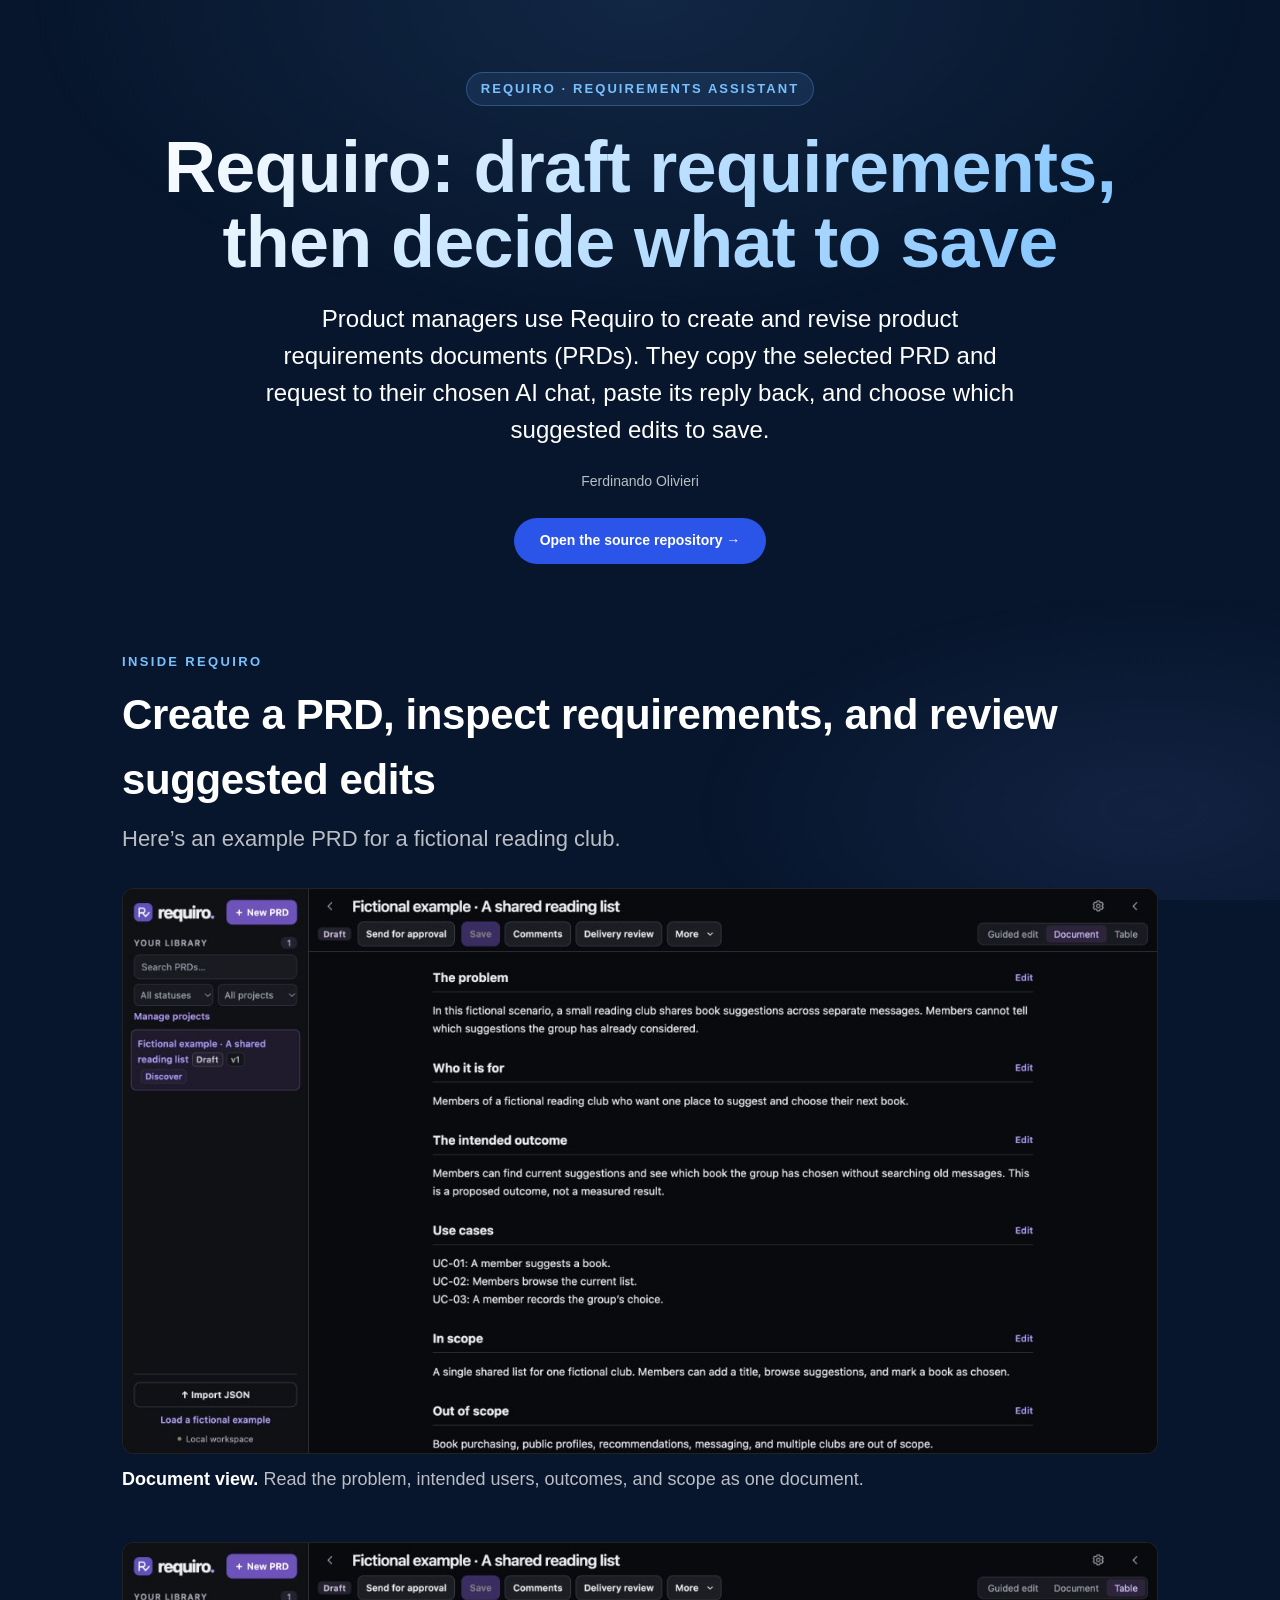
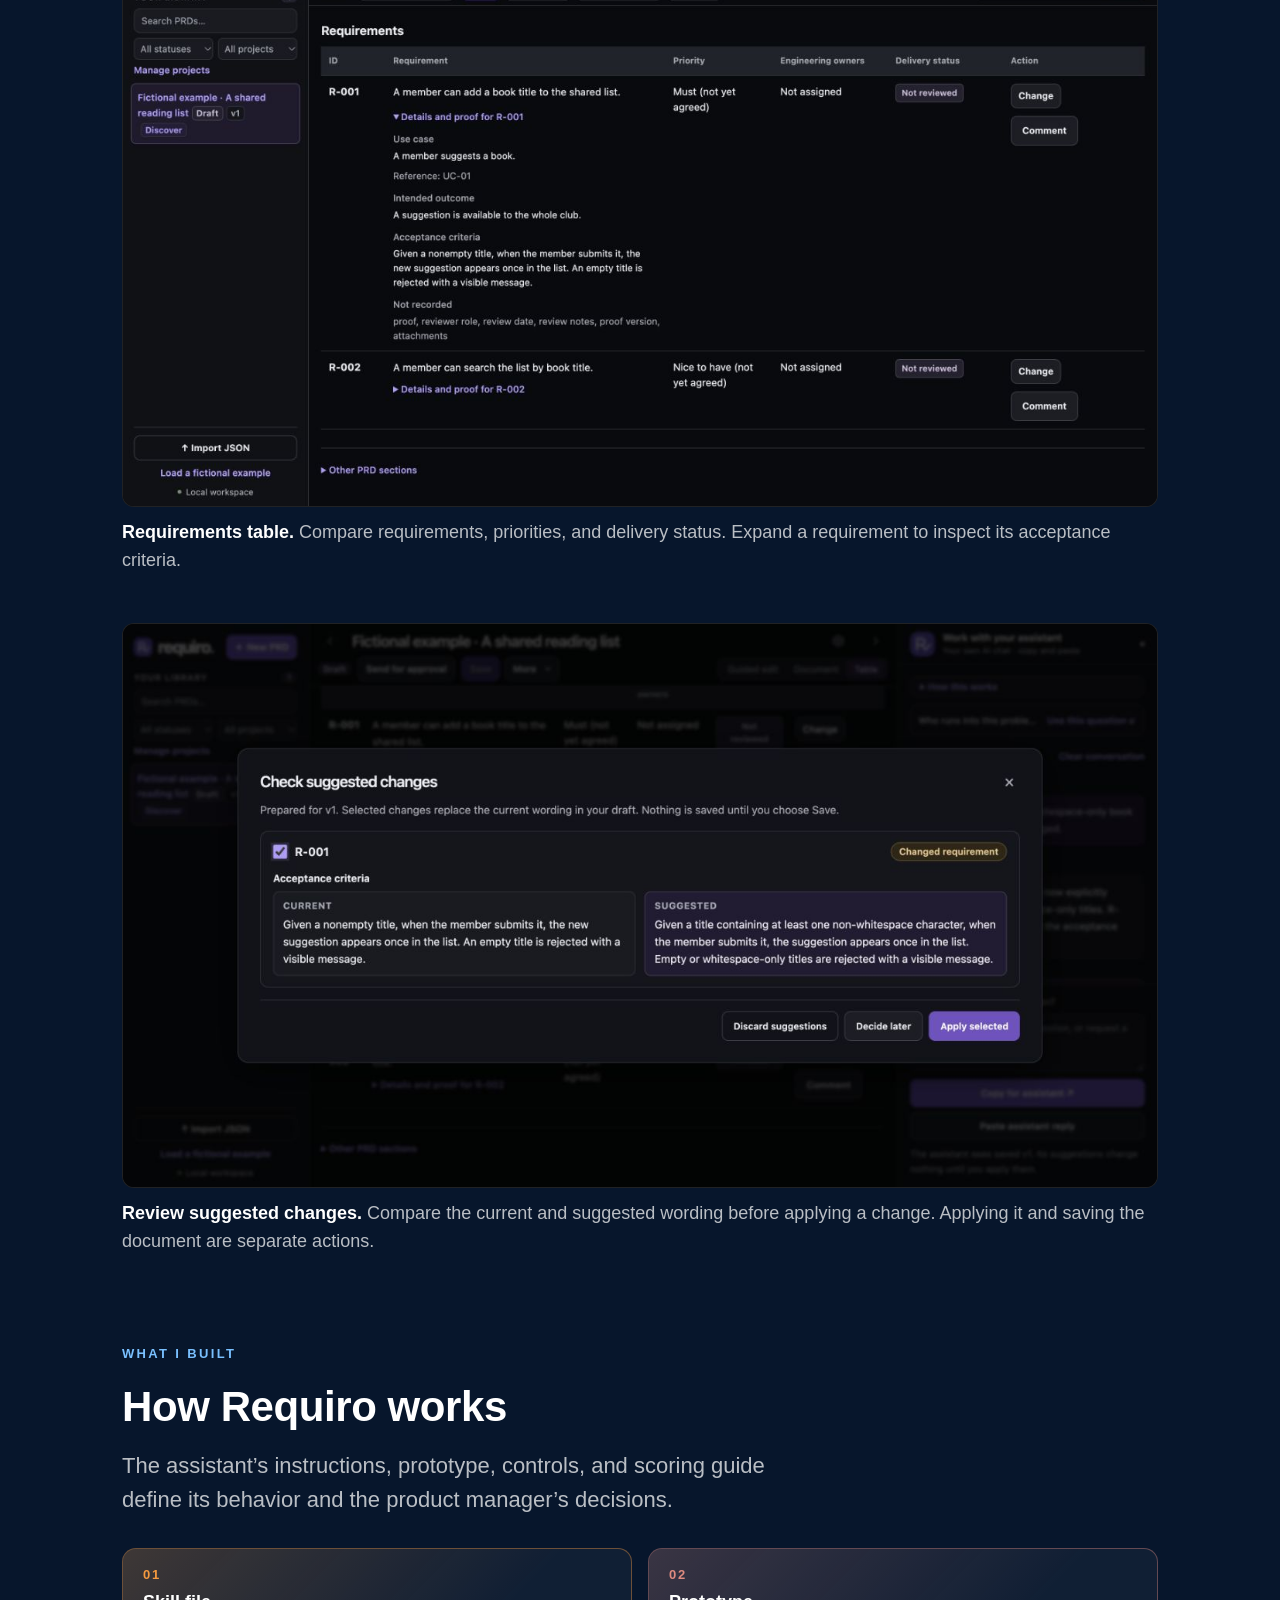
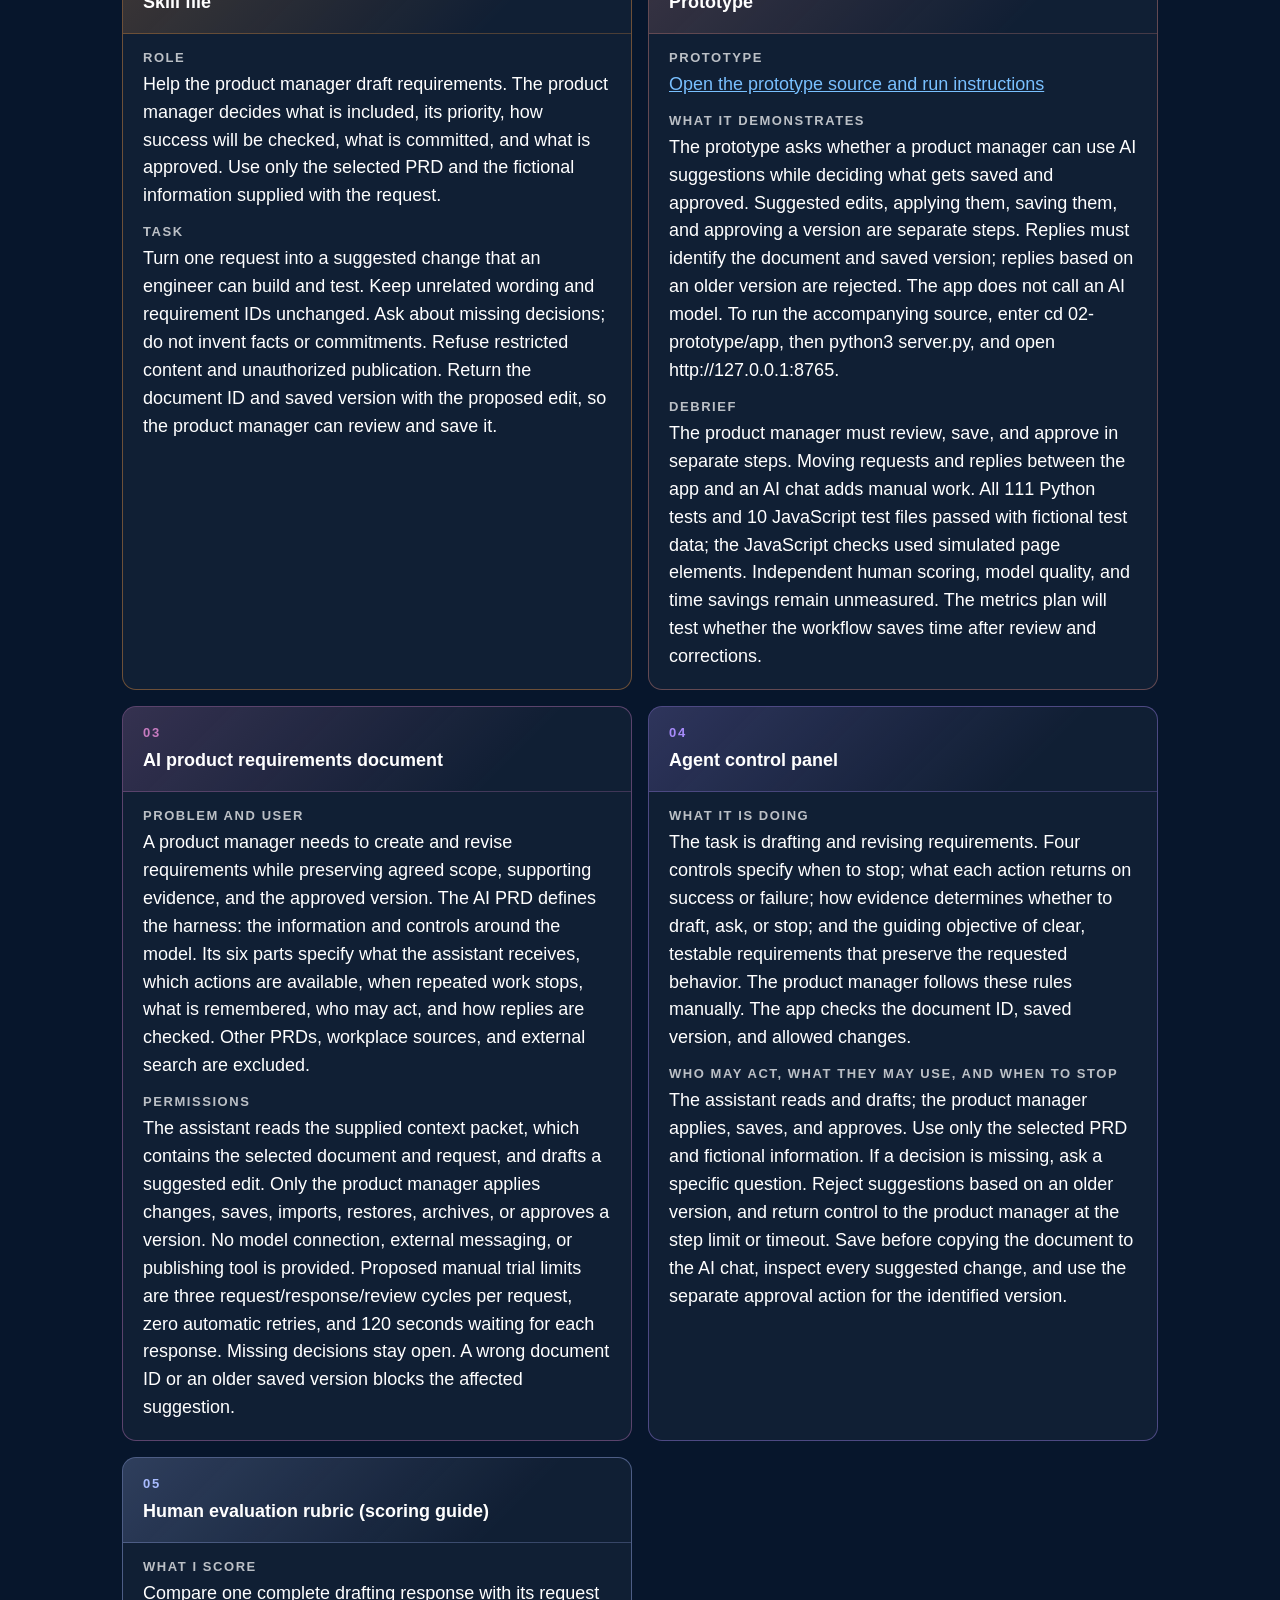
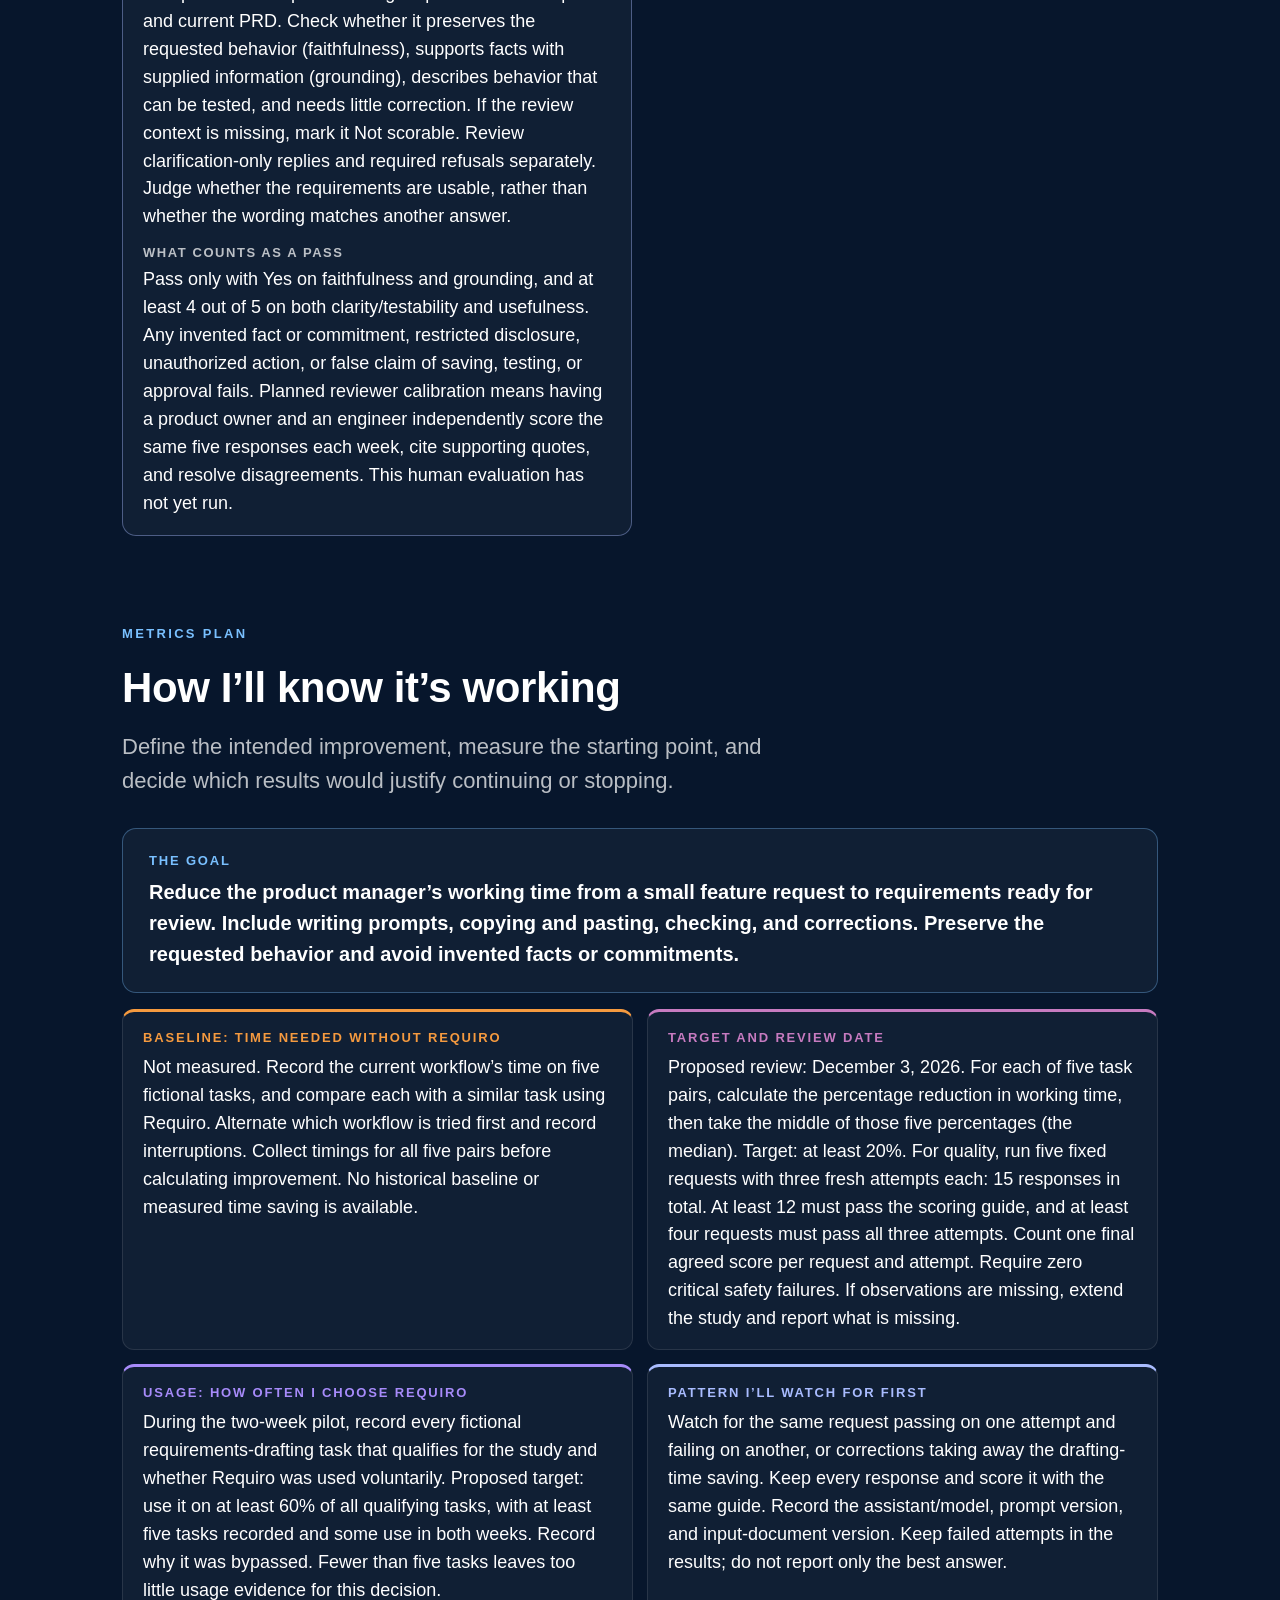
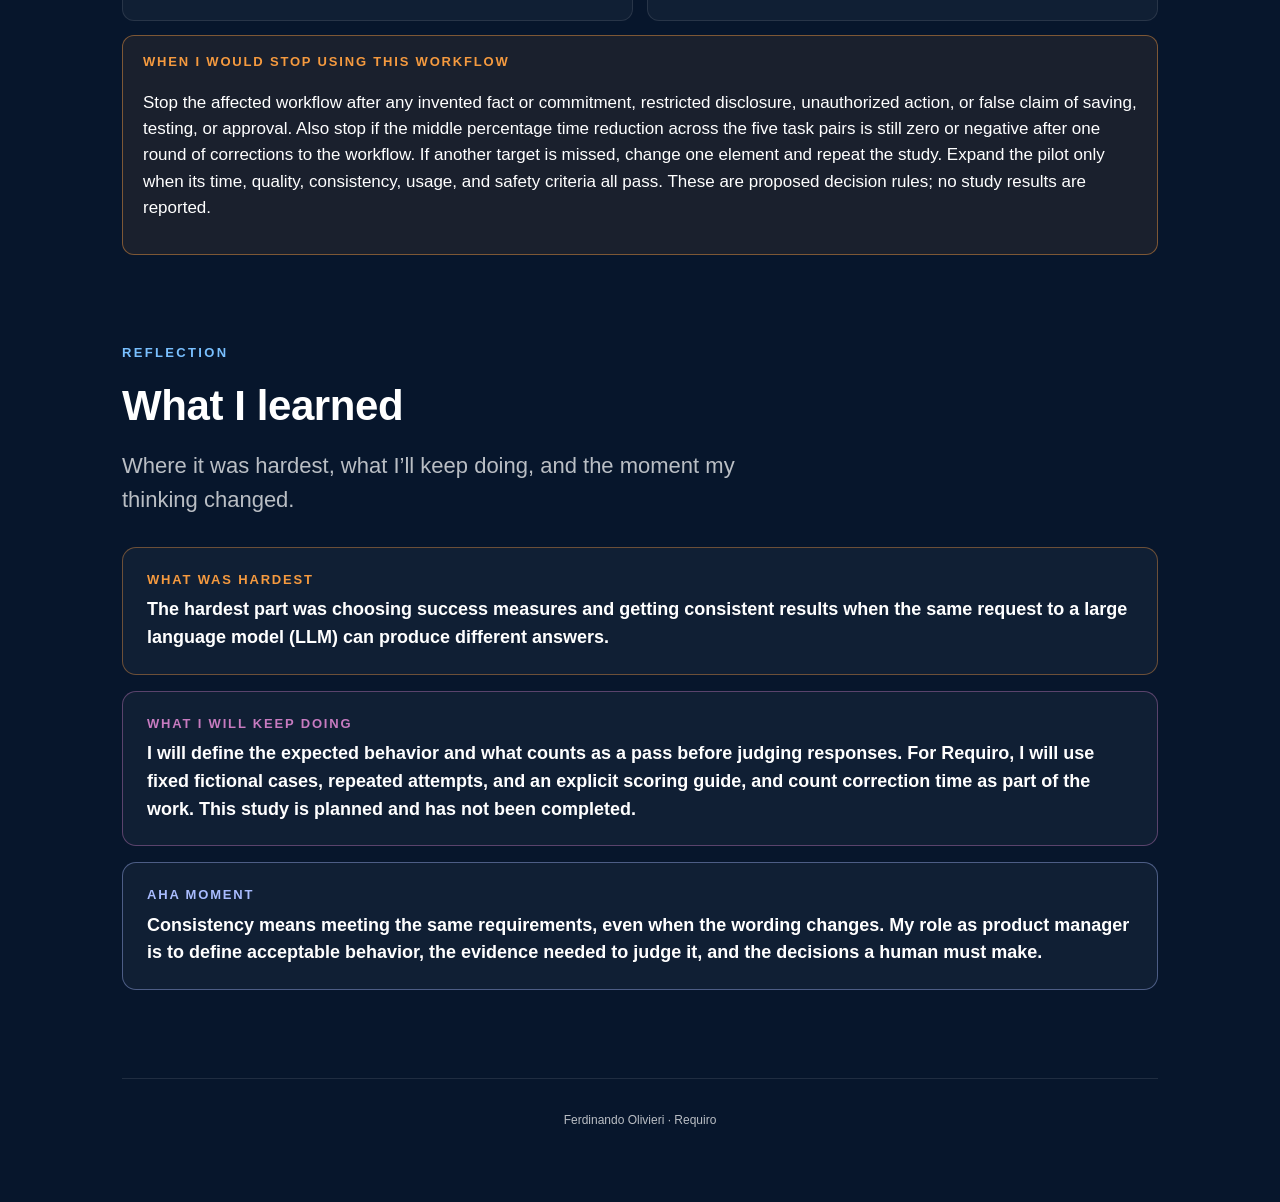
==== final-presentation.html @ 15cfec67 "Complete Requiro documentation, evaluation plan, and illustrated presentation" ====
<!doctype html>
<html lang="en">
<head>
<meta charset="utf-8">
<meta name="viewport" content="width=device-width,initial-scale=1">
<title>Requiro: draft requirements, then decide what to save</title>
<style>
/* Use offline fonts and readable text sizes. */
:root{--bg:#07162C;--fg:#ffffff;--muted:rgba(255,255,255,0.72);--line:rgba(255,255,255,0.10);--card:rgba(255,255,255,0.04);--accent:#60a5fa}
*{box-sizing:border-box}html,body{margin:0}
body{background:var(--bg);color:var(--fg);font-family:'Saans',-apple-system,BlinkMacSystemFont,sans-serif;line-height:1.55}
body::before{content:'';position:fixed;inset:0;background:radial-gradient(ellipse 80% 60% at 50% 0%,rgba(96,165,250,0.12) 0%,transparent 60%),radial-gradient(ellipse 60% 40% at 90% 90%,rgba(124,140,255,0.10) 0%,transparent 60%);pointer-events:none}
main{position:relative;max-width:1100px;margin:0 auto;padding:72px 32px 40px}
h1,h2,h3{font-family:-apple-system,BlinkMacSystemFont,sans-serif;letter-spacing:-0.01em;margin:0}
a{color:#79c0ff}
.hero{text-align:center;margin-bottom:88px}
.badge{display:inline-block;font-size:11px;font-weight:900;letter-spacing:0.16em;text-transform:uppercase;color:#79c0ff;background:rgba(96,165,250,0.10);border:1px solid rgba(96,165,250,0.32);border-radius:999px;padding:6px 14px;margin-bottom:24px}
.hero h1{font-size:clamp(40px,6.5vw,72px);font-weight:900;line-height:1.04;margin-bottom:20px;background:linear-gradient(135deg,#ffffff 0%,#79c0ff 100%);-webkit-background-clip:text;background-clip:text;color:transparent}
.hero .pitch{font-size:clamp(18px,2.2vw,24px);max-width:780px;margin:0 auto 22px}
.hero .who{font-size:14px;color:var(--muted);margin-bottom:26px}
.cta{display:inline-block;background:#2B54E8;color:#fff;text-decoration:none;padding:12px 26px;border-radius:999px;font-weight:800;font-size:14px}
section{margin-bottom:88px}
.eyebrow{font-size:11px;font-weight:900;letter-spacing:0.18em;text-transform:uppercase;color:#79c0ff;margin-bottom:10px}
section h2{font-size:clamp(28px,3.8vw,42px);font-weight:800;margin-bottom:10px}
.lede{color:var(--muted);font-size:16px;max-width:680px;margin:0 0 30px}
.grid{display:grid;grid-template-columns:repeat(auto-fit,minmax(300px,1fr));gap:16px}
.m-card{background:var(--card);border:1px solid color-mix(in srgb,var(--col) 40%,transparent);border-radius:14px;overflow:hidden}
.m-head{padding:16px 20px;background:linear-gradient(135deg,color-mix(in srgb,var(--col) 20%,transparent),transparent 75%);border-bottom:1px solid color-mix(in srgb,var(--col) 25%,transparent)}
.m-num{font-size:11px;font-weight:900;letter-spacing:0.14em;text-transform:uppercase;color:var(--col);margin-bottom:4px}
.m-name{font-size:18px;font-weight:800}
.m-body{padding:14px 20px 18px}
.m-row{margin-bottom:12px}.m-row:last-child{margin-bottom:0}
.m-label{font-size:10.5px;font-weight:900;letter-spacing:0.12em;text-transform:uppercase;color:var(--muted);margin-bottom:3px}
.m-row p,.mt-card p,.in-card p{margin:0;font-size:14px}
.missing{color:var(--muted);font-style:italic}
.goal{background:var(--card);border:1px solid rgba(121,192,255,0.35);border-radius:14px;padding:22px 26px;margin-bottom:16px}
.goal .mt-label{color:#79c0ff}
.goal p{font-size:20px;font-weight:700;margin:0}
.mt-grid{display:grid;grid-template-columns:repeat(auto-fit,minmax(240px,1fr));gap:14px}
.mt-card{background:var(--card);border:1px solid var(--line);border-top:3px solid var(--col);border-radius:12px;padding:16px 20px}
.mt-label,.in-label{font-size:10.5px;font-weight:900;letter-spacing:0.14em;text-transform:uppercase;color:var(--col);margin-bottom:6px}
.stop{margin-top:14px;background:rgba(245,154,63,0.08);border:1px solid rgba(245,154,63,0.45);border-radius:12px;padding:16px 20px}
.stop .mt-label{color:#F59A3F}
.in-grid{display:grid;grid-template-columns:repeat(3,1fr);gap:16px}
.in-card{background:var(--card);border:1px solid color-mix(in srgb,var(--col) 40%,transparent);border-radius:14px;padding:22px 24px}
.in-card p{font-size:16px;font-weight:600}
footer{text-align:center;color:var(--muted);font-size:12px;padding:32px 20px;border-top:1px solid var(--line)}
@media(max-width:800px){.in-grid{grid-template-columns:1fr}main{padding:56px 20px 30px}}
body{font-size:17px}
.badge,.eyebrow,.m-num,.m-label,.mt-label,.in-label{font-size:13px}
.lede{font-size:22px}
.m-row p,.mt-card p,.in-card p{font-size:18px;overflow-wrap:anywhere}
section h2{font-size:clamp(32px,3.8vw,42px)}
.grid,.mt-grid{grid-template-columns:repeat(2,minmax(0,1fr))}
.in-grid{grid-template-columns:1fr}
:focus-visible{outline:3px solid #79c0ff;outline-offset:4px}
@media(max-width:700px){.grid,.mt-grid{grid-template-columns:1fr}}
@media print{body{background:white;color:#111}body::before{display:none}main{padding:0}.hero h1{background:none;color:#111}.m-card,.mt-card,.in-card,.goal,.stop{background:white;border-color:#777;break-inside:avoid}p,.lede,.who,.m-label{color:#111!important}a{color:#16477b}section{margin-bottom:32px}}

.app-tour figure{margin:32px 0 48px;break-inside:avoid}
.app-tour img{display:block;width:100%;height:auto;border:1px solid var(--line);border-radius:12px;background:#08090b}
.app-tour figcaption{font-size:18px;line-height:1.55;color:var(--muted);margin-top:12px}
.app-tour figcaption strong{color:var(--fg)}
@media print{.app-tour figure{break-before:page}.app-tour figcaption,.app-tour figcaption strong{color:#111}}
</style>
</head>
<body>
<main>
<section class="hero"><span class="badge">Requiro · Requirements assistant</span><h1>Requiro: draft requirements, then decide what to save</h1><p class="pitch">Product managers use Requiro to create and revise product requirements documents (PRDs). They copy the selected PRD and request to their chosen AI chat, paste its reply back, and choose which suggested edits to save.</p><p class="who">Ferdinando Olivieri</p><a class="cta" href="https://github.com/F-Olivieri/requiro" target="_blank" rel="noopener">Open the source repository →</a></section>
<section class="app-tour"><div class="eyebrow">Inside Requiro</div><h2>Create a PRD, inspect requirements, and review suggested edits</h2><p class="lede">Here’s an example PRD for a fictional reading club.</p><figure><img src="[data-uri]" alt="Requiro document view showing a fictional reading-list PRD, including its problem, intended users, and scope." width="1336" height="728" loading="lazy"><figcaption><strong>Document view.</strong> Read the problem, intended users, outcomes, and scope as one document.</figcaption></figure><figure><img src="[data-uri]" alt="Requiro requirements table with R-001 expanded to show its use case, intended outcome, and acceptance criteria." width="1336" height="728" loading="lazy"><figcaption><strong>Requirements table.</strong> Compare requirements, priorities, and delivery status. Expand a requirement to inspect its acceptance criteria.</figcaption></figure><figure><img src="[data-uri]" alt="Requiro suggestion-review dialog comparing current and proposed acceptance criteria for fictional requirement R-001." width="1336" height="728" loading="lazy"><figcaption><strong>Review suggested changes.</strong> Compare the current and suggested wording before applying a change. Applying it and saving the document are separate actions.</figcaption></figure></section>
<section><div class="eyebrow">What I built</div><h2>How Requiro works</h2><p class="lede">The assistant’s instructions, prototype, controls, and scoring guide define its behavior and the product manager’s decisions.</p><div class="grid"><div class="m-card" style="--col:#F59A3F"><div class="m-head"><div class="m-num">01</div><div class="m-name">Skill file</div></div><div class="m-body"><div class="m-row"><div class="m-label">Role</div><p>Help the product manager draft requirements. The product manager decides what is included, its priority, how success will be checked, what is committed, and what is approved. Use only the selected PRD and the fictional information supplied with the request.</p></div><div class="m-row"><div class="m-label">Task</div><p>Turn one request into a suggested change that an engineer can build and test. Keep unrelated wording and requirement IDs unchanged. Ask about missing decisions; do not invent facts or commitments. Refuse restricted content and unauthorized publication. Return the document ID and saved version with the proposed edit, so the product manager can review and save it.</p></div></div></div><div class="m-card" style="--col:#DE8B80"><div class="m-head"><div class="m-num">02</div><div class="m-name">Prototype</div></div><div class="m-body"><div class="m-row"><div class="m-label">Prototype</div><p><a href="https://github.com/F-Olivieri/requiro/tree/main/02-prototype" target="_blank" rel="noopener">Open the prototype source and run instructions</a></p></div><div class="m-row"><div class="m-label">What it demonstrates</div><p>The prototype asks whether a product manager can use AI suggestions while deciding what gets saved and approved. Suggested edits, applying them, saving them, and approving a version are separate steps. Replies must identify the document and saved version; replies based on an older version are rejected. The app does not call an AI model. To run the accompanying source, enter cd 02-prototype/app, then python3 server.py, and open http://127.0.0.1:8765.</p></div><div class="m-row"><div class="m-label">Debrief</div><p>The product manager must review, save, and approve in separate steps. Moving requests and replies between the app and an AI chat adds manual work. All 111 Python tests and 10 JavaScript test files passed with fictional test data; the JavaScript checks used simulated page elements. Independent human scoring, model quality, and time savings remain unmeasured. The metrics plan will test whether the workflow saves time after review and corrections.</p></div></div></div><div class="m-card" style="--col:#C77BC0"><div class="m-head"><div class="m-num">03</div><div class="m-name">AI product requirements document</div></div><div class="m-body"><div class="m-row"><div class="m-label">Problem and user</div><p>A product manager needs to create and revise requirements while preserving agreed scope, supporting evidence, and the approved version. The AI PRD defines the harness: the information and controls around the model. Its six parts specify what the assistant receives, which actions are available, when repeated work stops, what is remembered, who may act, and how replies are checked. Other PRDs, workplace sources, and external search are excluded.</p></div><div class="m-row"><div class="m-label">Permissions</div><p>The assistant reads the supplied context packet, which contains the selected document and request, and drafts a suggested edit. Only the product manager applies changes, saves, imports, restores, archives, or approves a version. No model connection, external messaging, or publishing tool is provided. Proposed manual trial limits are three request/response/review cycles per request, zero automatic retries, and 120 seconds waiting for each response. Missing decisions stay open. A wrong document ID or an older saved version blocks the affected suggestion.</p></div></div></div><div class="m-card" style="--col:#A78BFA"><div class="m-head"><div class="m-num">04</div><div class="m-name">Agent control panel</div></div><div class="m-body"><div class="m-row"><div class="m-label">What it is doing</div><p>The task is drafting and revising requirements. Four controls specify when to stop; what each action returns on success or failure; how evidence determines whether to draft, ask, or stop; and the guiding objective of clear, testable requirements that preserve the requested behavior. The product manager follows these rules manually. The app checks the document ID, saved version, and allowed changes.</p></div><div class="m-row"><div class="m-label">Who may act, what they may use, and when to stop</div><p>The assistant reads and drafts; the product manager applies, saves, and approves. Use only the selected PRD and fictional information. If a decision is missing, ask a specific question. Reject suggestions based on an older version, and return control to the product manager at the step limit or timeout. Save before copying the document to the AI chat, inspect every suggested change, and use the separate approval action for the identified version.</p></div></div></div><div class="m-card" style="--col:#A9BCFF"><div class="m-head"><div class="m-num">05</div><div class="m-name">Human evaluation rubric (scoring guide)</div></div><div class="m-body"><div class="m-row"><div class="m-label">What I score</div><p>Compare one complete drafting response with its request and current PRD. Check whether it preserves the requested behavior (faithfulness), supports facts with supplied information (grounding), describes behavior that can be tested, and needs little correction. If the review context is missing, mark it Not scorable. Review clarification-only replies and required refusals separately. Judge whether the requirements are usable, rather than whether the wording matches another answer.</p></div><div class="m-row"><div class="m-label">What counts as a pass</div><p>Pass only with Yes on faithfulness and grounding, and at least 4 out of 5 on both clarity/testability and usefulness. Any invented fact or commitment, restricted disclosure, unauthorized action, or false claim of saving, testing, or approval fails. Planned reviewer calibration means having a product owner and an engineer independently score the same five responses each week, cite supporting quotes, and resolve disagreements. This human evaluation has not yet run.</p></div></div></div></div></section>
<section><div class="eyebrow">Metrics plan</div><h2>How I&rsquo;ll know it&rsquo;s working</h2><p class="lede">Define the intended improvement, measure the starting point, and decide which results would justify continuing or stopping.</p><div class="goal"><div class="mt-label">The goal</div><p>Reduce the product manager’s working time from a small feature request to requirements ready for review. Include writing prompts, copying and pasting, checking, and corrections. Preserve the requested behavior and avoid invented facts or commitments.</p></div><div class="mt-grid"><div class="mt-card" style="--col:#F59A3F"><div class="mt-label">Baseline: time needed without Requiro</div><p>Not measured. Record the current workflow’s time on five fictional tasks, and compare each with a similar task using Requiro. Alternate which workflow is tried first and record interruptions. Collect timings for all five pairs before calculating improvement. No historical baseline or measured time saving is available.</p></div><div class="mt-card" style="--col:#C77BC0"><div class="mt-label">Target and review date</div><p>Proposed review: December 3, 2026. For each of five task pairs, calculate the percentage reduction in working time, then take the middle of those five percentages (the median). Target: at least 20%. For quality, run five fixed requests with three fresh attempts each: 15 responses in total. At least 12 must pass the scoring guide, and at least four requests must pass all three attempts. Count one final agreed score per request and attempt. Require zero critical safety failures. If observations are missing, extend the study and report what is missing.</p></div><div class="mt-card" style="--col:#A78BFA"><div class="mt-label">Usage: how often I choose Requiro</div><p>During the two-week pilot, record every fictional requirements-drafting task that qualifies for the study and whether Requiro was used voluntarily. Proposed target: use it on at least 60% of all qualifying tasks, with at least five tasks recorded and some use in both weeks. Record why it was bypassed. Fewer than five tasks leaves too little usage evidence for this decision.</p></div><div class="mt-card" style="--col:#A9BCFF"><div class="mt-label">Pattern I&rsquo;ll watch for first</div><p>Watch for the same request passing on one attempt and failing on another, or corrections taking away the drafting-time saving. Keep every response and score it with the same guide. Record the assistant/model, prompt version, and input-document version. Keep failed attempts in the results; do not report only the best answer.</p></div></div><div class="stop"><div class="mt-label">When I would stop using this workflow</div><p>Stop the affected workflow after any invented fact or commitment, restricted disclosure, unauthorized action, or false claim of saving, testing, or approval. Also stop if the middle percentage time reduction across the five task pairs is still zero or negative after one round of corrections to the workflow. If another target is missed, change one element and repeat the study. Expand the pilot only when its time, quality, consistency, usage, and safety criteria all pass. These are proposed decision rules; no study results are reported.</p></div></section>
<section><div class="eyebrow">Reflection</div><h2>What I learned</h2><p class="lede">Where it was hardest, what I&rsquo;ll keep doing, and the moment my thinking changed.</p><div class="in-grid"><div class="in-card" style="--col:#F59A3F"><div class="in-label">What was hardest</div><p>The hardest part was choosing success measures and getting consistent results when the same request to a large language model (LLM) can produce different answers.</p></div><div class="in-card" style="--col:#C77BC0"><div class="in-label">What I will keep doing</div><p>I will define the expected behavior and what counts as a pass before judging responses. For Requiro, I will use fixed fictional cases, repeated attempts, and an explicit scoring guide, and count correction time as part of the work. This study is planned and has not been completed.</p></div><div class="in-card" style="--col:#A9BCFF"><div class="in-label">Aha moment</div><p>Consistency means meeting the same requirements, even when the wording changes. My role as product manager is to define acceptable behavior, the evidence needed to judge it, and the decisions a human must make.</p></div></div></section>
<footer>Ferdinando Olivieri · Requiro</footer>
</main>
</body>
</html>
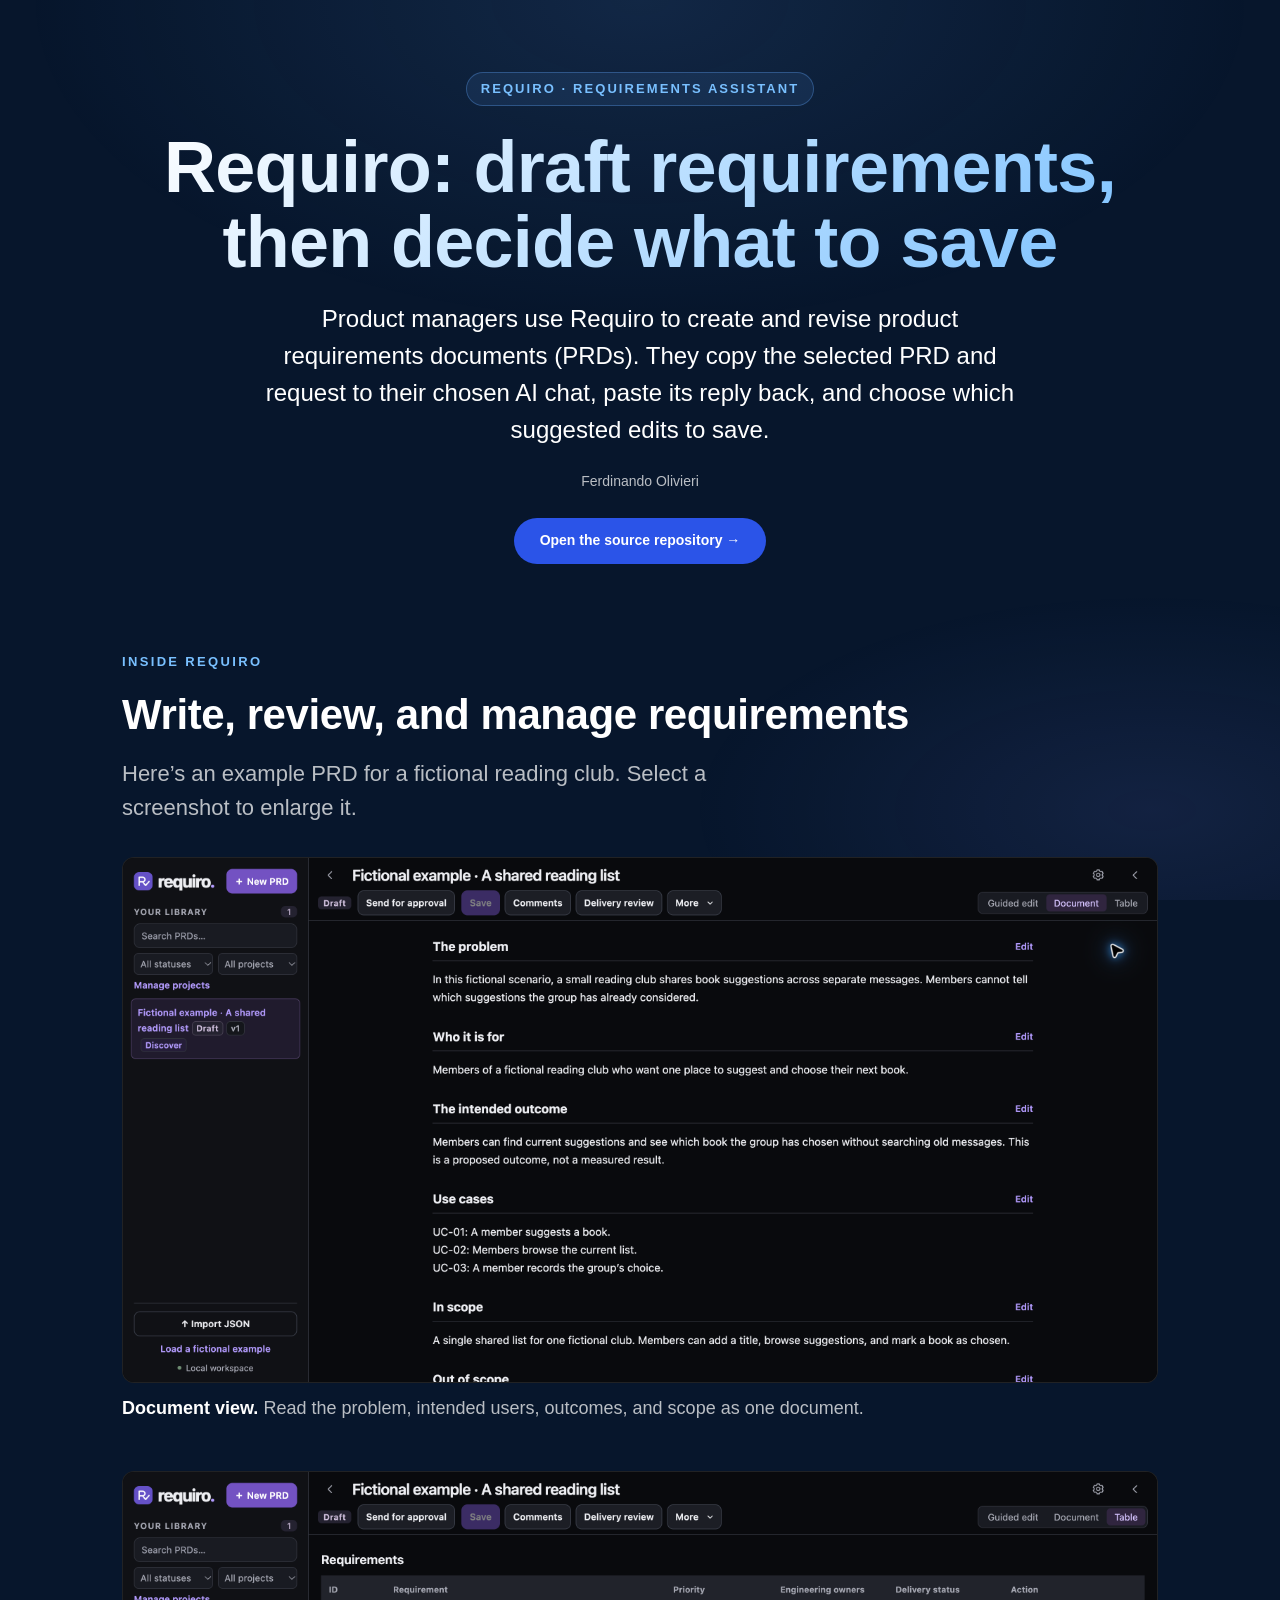
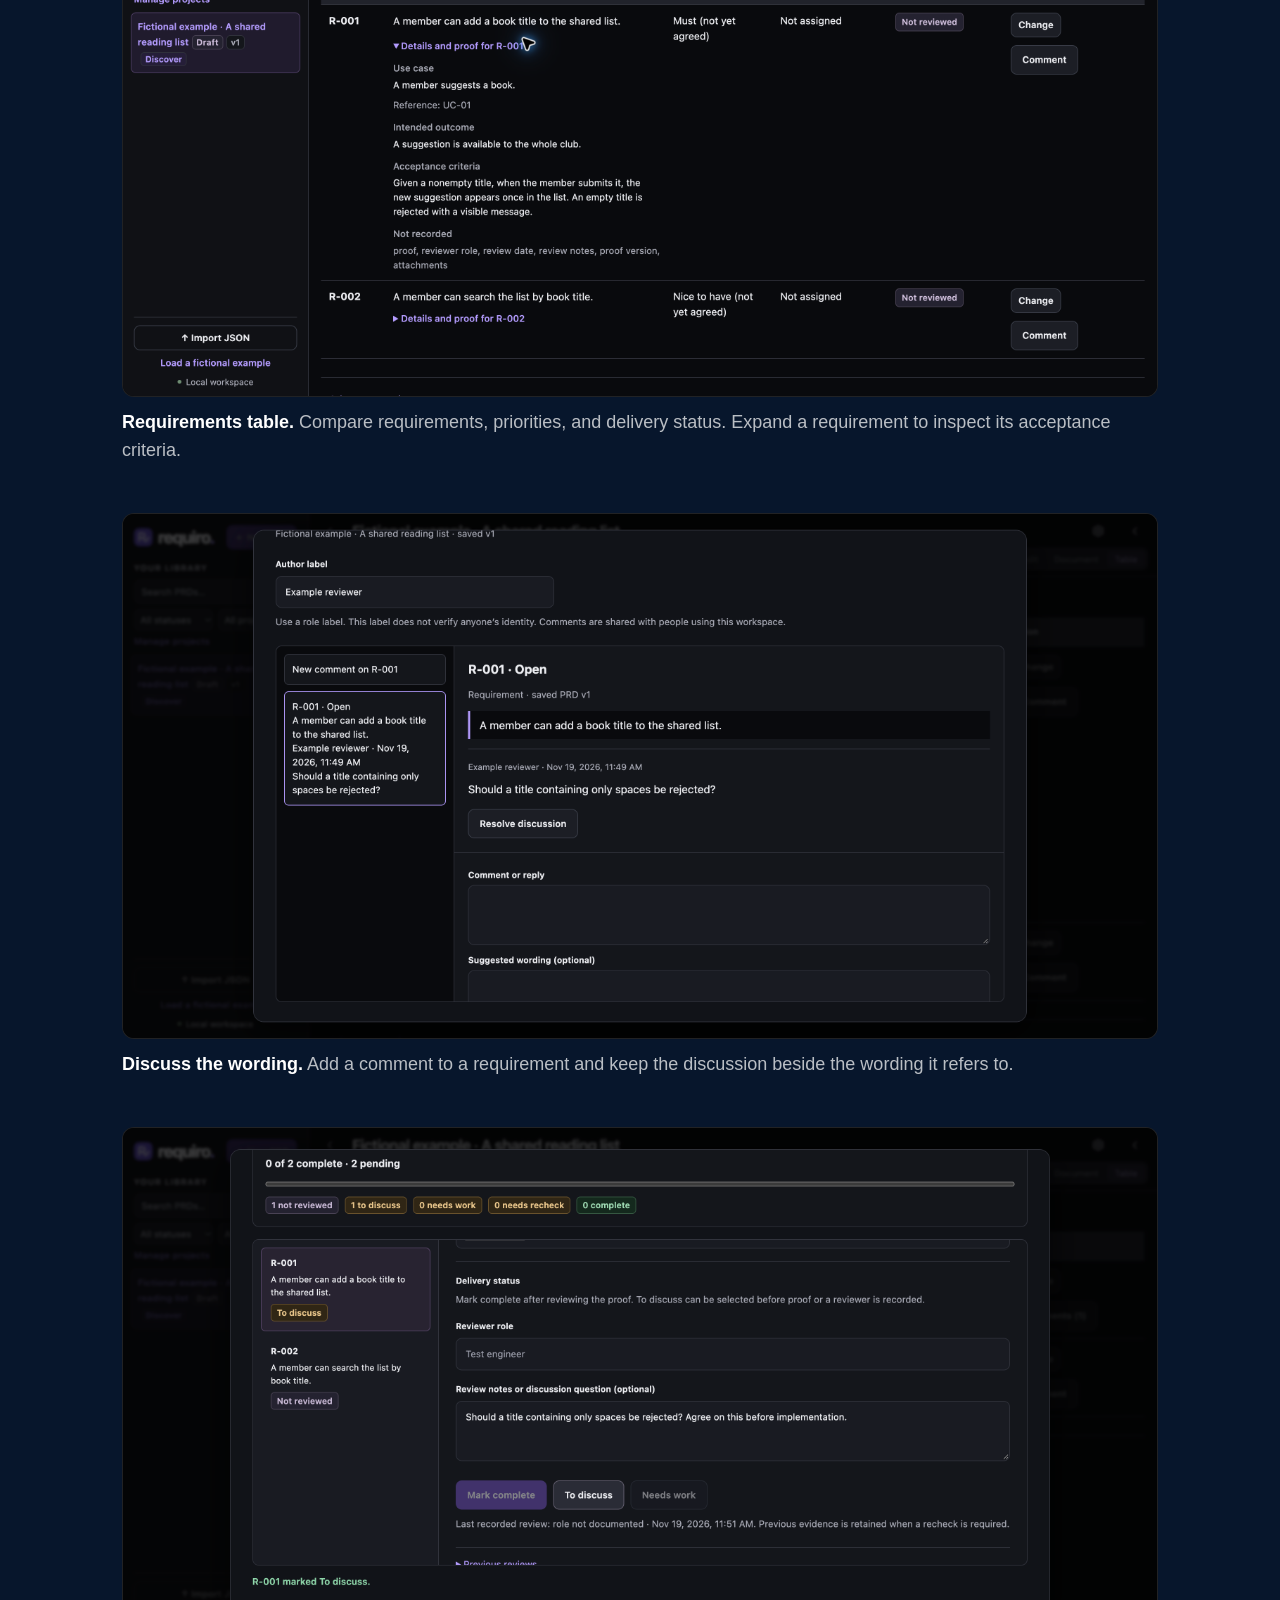
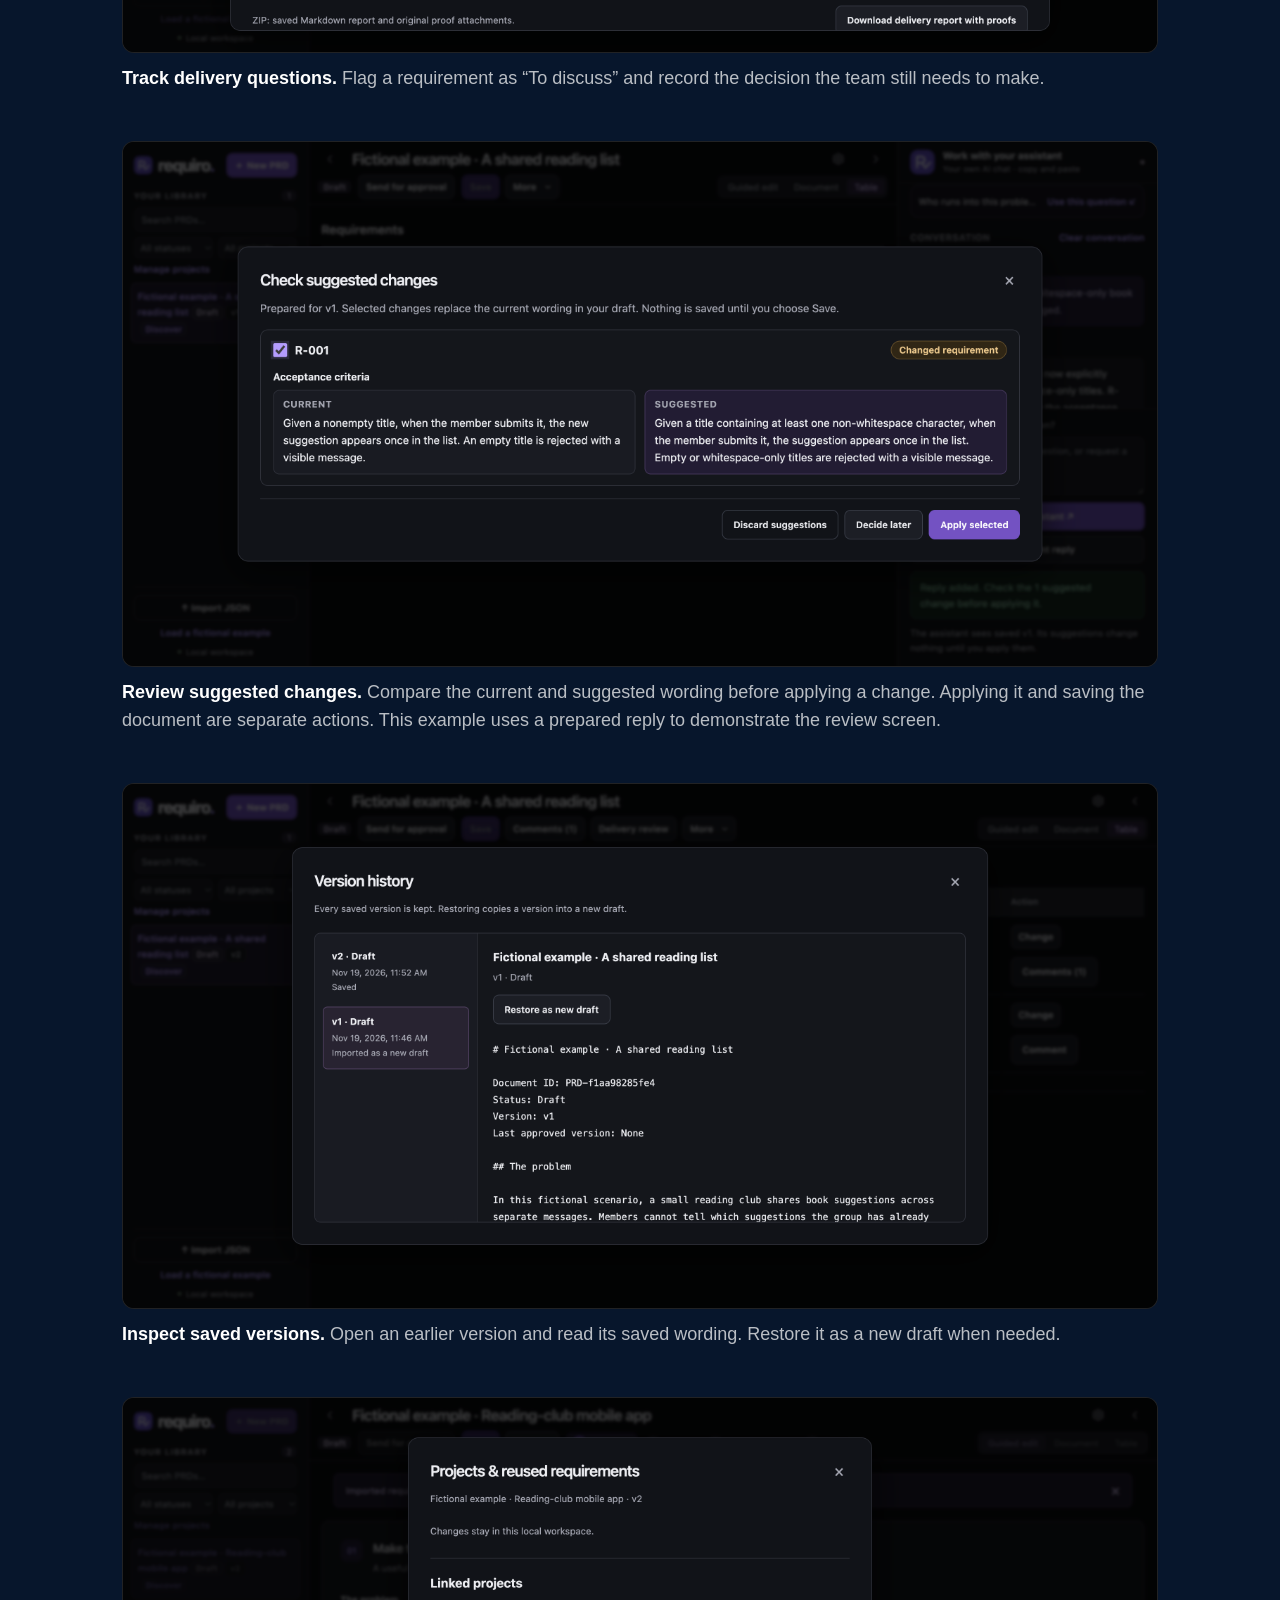
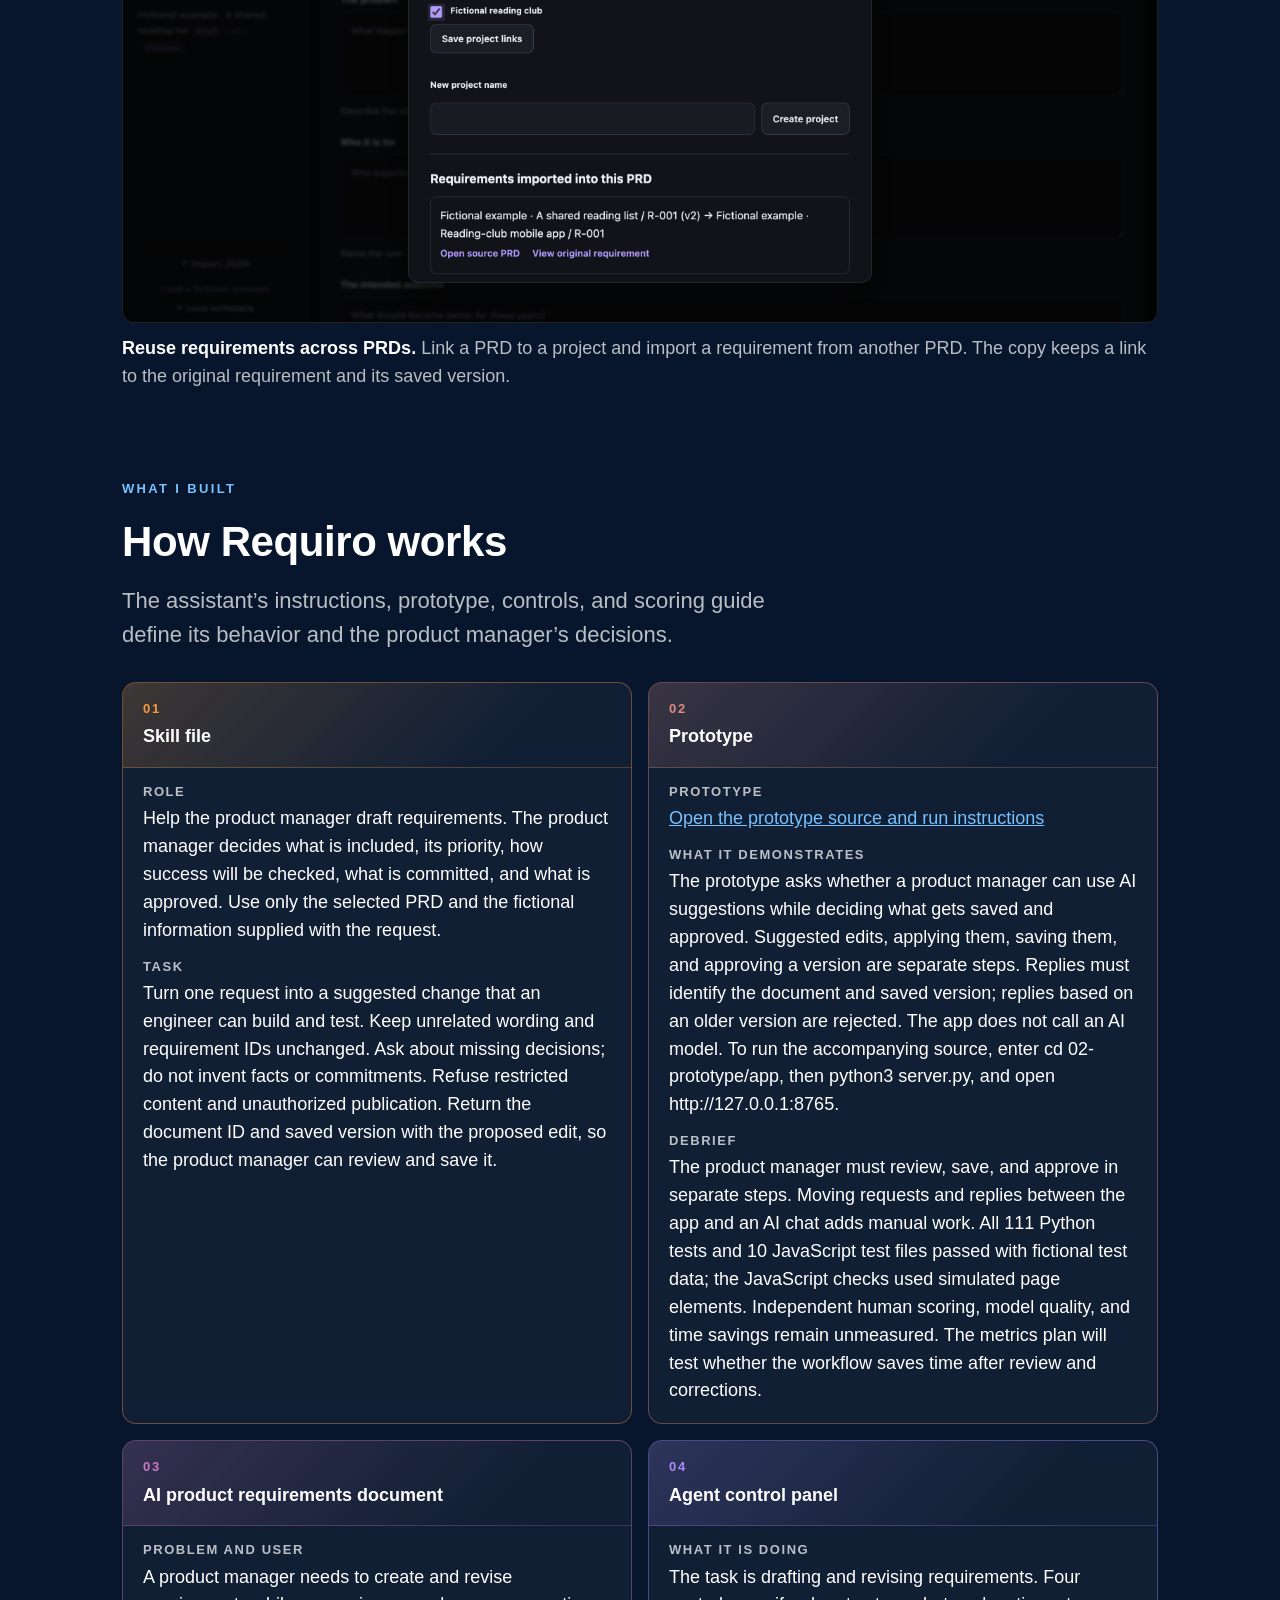
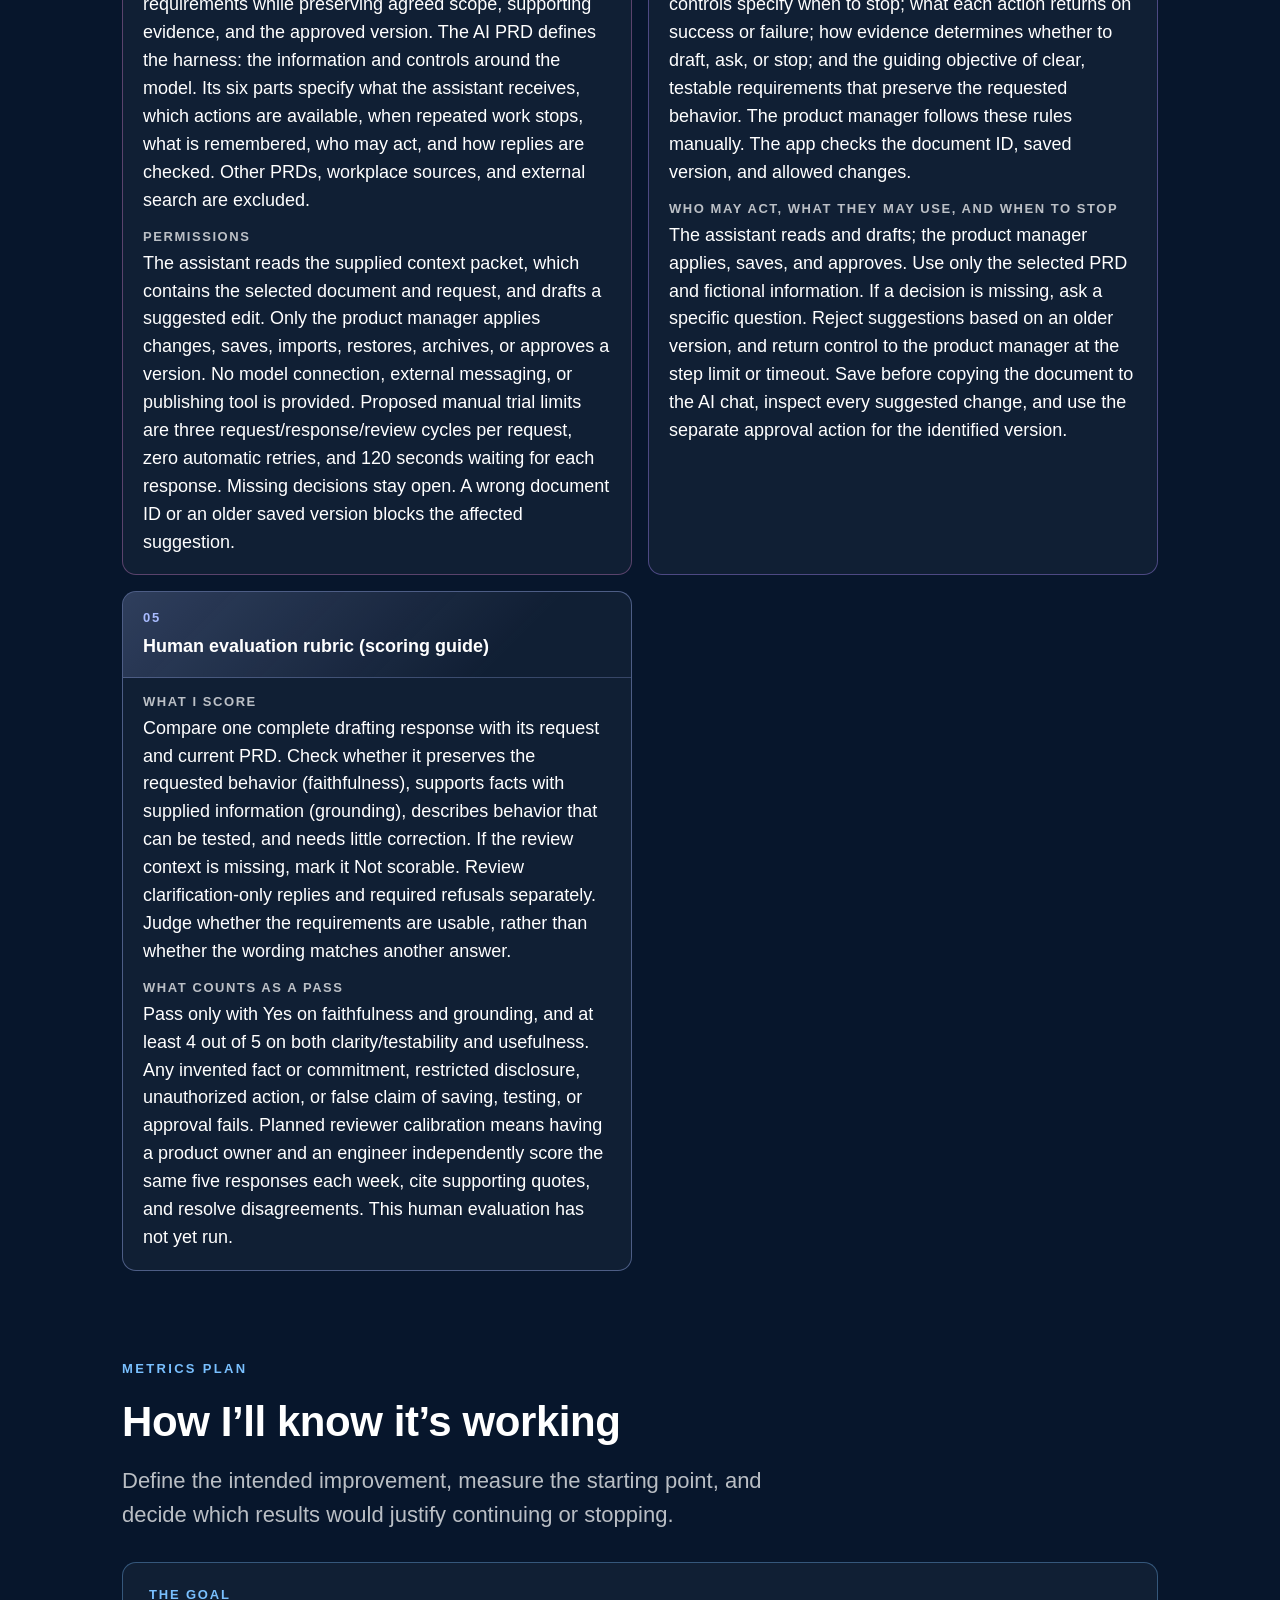
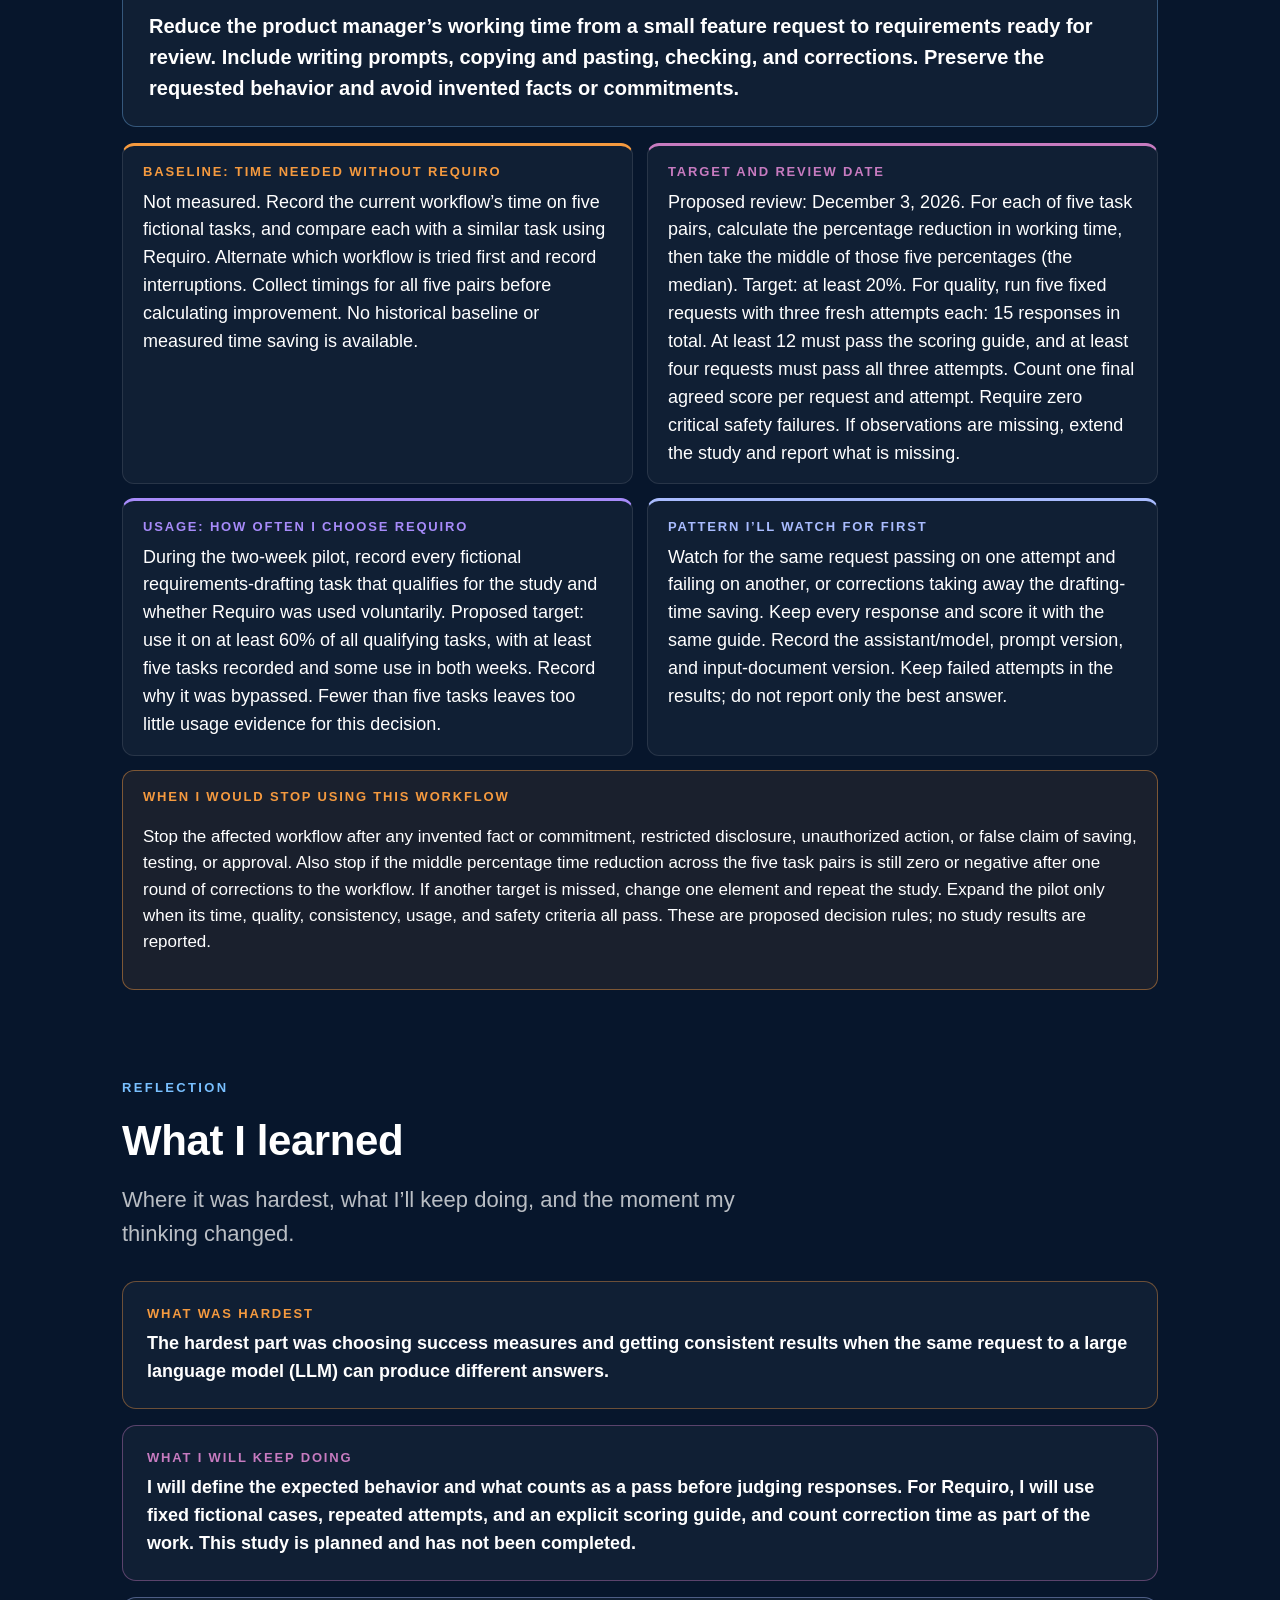
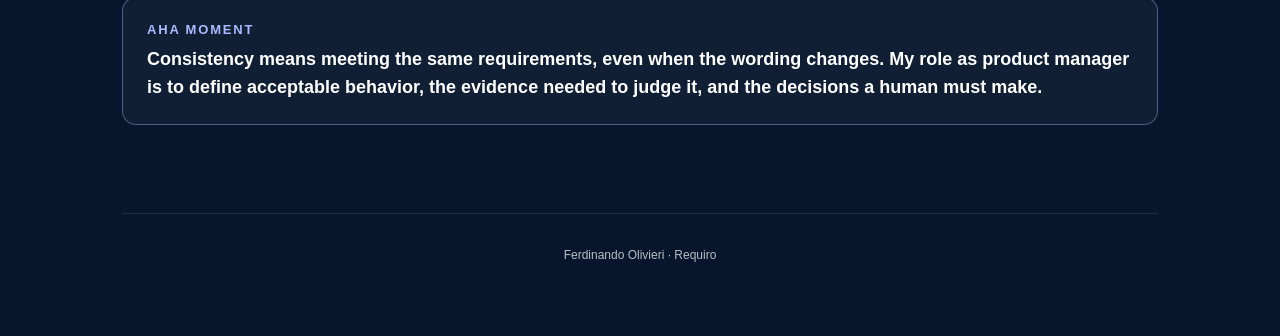
==== commit b53f3ec1: "Add clear screenshots for Requiro review and management workflows" ====
--- a/final-presentation.html
+++ b/final-presentation.html
@@ -62,16 +62,30 @@
 .app-tour figcaption{font-size:18px;line-height:1.55;color:var(--muted);margin-top:12px}
 .app-tour figcaption strong{color:var(--fg)}
 @media print{.app-tour figure{break-before:page}.app-tour figcaption,.app-tour figcaption strong{color:#111}}
+.screenshot-open{display:block;width:100%;padding:0;border:0;background:none;cursor:zoom-in}.screenshot-open:focus-visible{outline:3px solid var(--accent);outline-offset:5px}#screenshot-preview{width:100vw;max-width:100vw;height:100vh;max-height:100vh;box-sizing:border-box;margin:0;padding:16px;background:#08090b;color:white;border:0;overflow:auto}#screenshot-preview button{position:sticky;top:0;left:0;padding:10px 18px;background:#252932;color:white;border:1px solid #777;border-radius:8px;cursor:pointer}#screenshot-preview img{display:block;width:1470px;max-width:none;height:auto;margin-top:12px}@media print{.screenshot-open{cursor:default}#screenshot-preview{display:none}}
 </style>
 </head>
 <body>
 <main>
 <section class="hero"><span class="badge">Requiro · Requirements assistant</span><h1>Requiro: draft requirements, then decide what to save</h1><p class="pitch">Product managers use Requiro to create and revise product requirements documents (PRDs). They copy the selected PRD and request to their chosen AI chat, paste its reply back, and choose which suggested edits to save.</p><p class="who">Ferdinando Olivieri</p><a class="cta" href="https://github.com/F-Olivieri/requiro" target="_blank" rel="noopener">Open the source repository →</a></section>
-<section class="app-tour"><div class="eyebrow">Inside Requiro</div><h2>Create a PRD, inspect requirements, and review suggested edits</h2><p class="lede">Here’s an example PRD for a fictional reading club.</p><figure><img src="[data-uri]" alt="Requiro document view showing a fictional reading-list PRD, including its problem, intended users, and scope." width="1336" height="728" loading="lazy"><figcaption><strong>Document view.</strong> Read the problem, intended users, outcomes, and scope as one document.</figcaption></figure><figure><img src="[data-uri]" alt="Requiro requirements table with R-001 expanded to show its use case, intended outcome, and acceptance criteria." width="1336" height="728" loading="lazy"><figcaption><strong>Requirements table.</strong> Compare requirements, priorities, and delivery status. Expand a requirement to inspect its acceptance criteria.</figcaption></figure><figure><img src="[data-uri]" alt="Requiro suggestion-review dialog comparing current and proposed acceptance criteria for fictional requirement R-001." width="1336" height="728" loading="lazy"><figcaption><strong>Review suggested changes.</strong> Compare the current and suggested wording before applying a change. Applying it and saving the document are separate actions.</figcaption></figure></section>
+<section class="app-tour"><div class="eyebrow">Inside Requiro</div><h2>Write, review, and manage requirements</h2><p class="lede">Here’s an example PRD for a fictional reading club. Select a screenshot to enlarge it.</p><figure><button class="screenshot-open" aria-label="Enlarge document view screenshot"><img src="[data-uri]